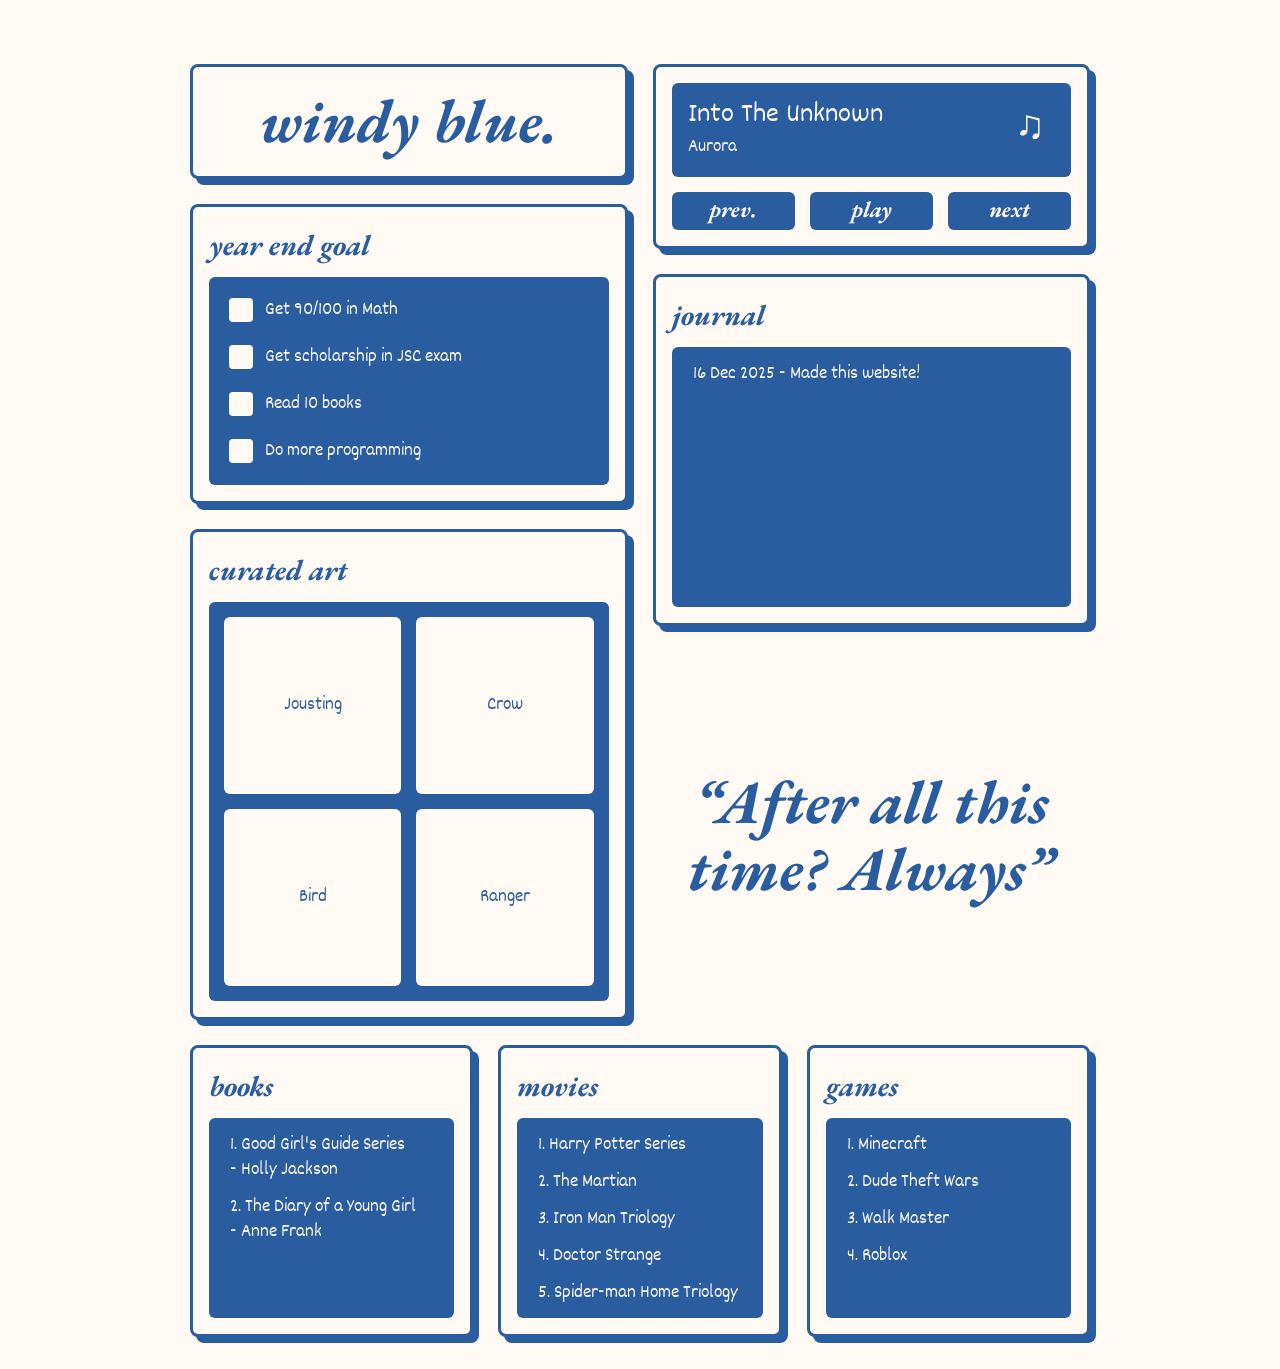
==== index.html @ dbb9cb63 "Created!" ====
<!DOCTYPE html>
<html lang="en">
<head>
    <meta charset="UTF-8">
    <meta name="viewport" content="width=device-width, initial-scale=1.0">
    <title>windy blue.</title>
    
    <!-- Fonts -->
    <link rel="preconnect" href="https://fonts.googleapis.com">
    <link rel="preconnect" href="https://fonts.gstatic.com" crossorigin>
    <link href="https://fonts.googleapis.com/css2?family=Dekko&family=EB+Garamond:ital,wght@1,600;1,700&display=swap" rel="stylesheet">
    <link rel="stylesheet" href="style.css">

</head>
<body>

<div class="container">

    <!-- Top Section -->
    <div class="top-section">
        
        <!-- LEFT COLUMN -->
        <div class="col-left">
            <!-- Header -->
            <div class="card header-box header-card-wrapper">
                <div class="font-header">windy blue.</div>
            </div>

            <!-- Year End Goal -->
            <div class="card goal-card-wrapper">
                <div class="font-title card-header">year end goal</div>
                <div class="inner-box goal-list">
                    <div class="goal-item">
                        <div class="checkbox"></div>
                        <div class="font-body">Get 90/100 in Math</div>
                    </div>
                    <div class="goal-item">
                        <div class="checkbox"></div>
                        <div class="font-body">Get scholarship in JSC exam</div>
                    </div>
                    <div class="goal-item">
                        <div class="checkbox"></div>
                        <div class="font-body">Read 10 books</div>
                    </div>
                    <div class="goal-item">
                        <div class="checkbox"></div>
                        <div class="font-body">Do more programming</div>
                    </div>
                </div>
            </div>

            <!-- Art Section -->
            <div class="card art-card-wrapper">
                <div class="font-title card-header">curated art</div>
                <div class="inner-box art-inner">
                    <div class="art-grid">
                        <div class="art-placeholder" data-full="art/jousting.jpeg">
                            <span class="art-text">Jousting</span>
                        </div>
                        <div class="art-placeholder" data-full="art/crow.jpeg">
                            <span class="art-text">Crow</span>
                        </div>
                        <div class="art-placeholder" data-full="art/bird.jpeg">
                            <span class="art-text">Bird</span>
                        </div>
                        <div class="art-placeholder" data-full="art/ranger.jpeg">
                            <span class="art-text">Ranger</span>
                        </div>
                    </div>
                </div>
            </div>
        </div>

        <!-- RIGHT COLUMN -->
        <div class="col-right">
            <!-- Music Player -->
            <div class="card music-card-wrapper">
                <div class="inner-box">
                    <div class="music-info">
                        <div>
                            <div class="font-song" id="song-title">Into The Unknown</div>
                            <div class="font-body" id="song-artist">Aurora</div>
                        </div>
                        <div class="music-icon">♫</div>
                    </div>
                </div>
                
                <audio id="audio-player" preload="none"></audio>

                <div class="music-controls">
                    <button class="control-btn" id="prev-btn">prev.</button>
                    <button class="control-btn" id="play-btn">play</button>
                    <button class="control-btn" id="next-btn">next</button>
                </div>
            </div>

            <!-- Journal -->
            <div class="card journal-card-wrapper">
                <div class="font-title card-header">journal</div>
                <div class="inner-box journal-box-inner list-content font-body">
                <ul>
                    <li>16 Dec 2025 - Made this website!</li>
                </ul>
            </div>
            </div>

            <!-- Quote -->
            <div class="quote-container">
                <div class="quote-text">
                    “After all this<br>time? Always”
                </div>
            </div>
        </div>
    </div>

    <!-- Bottom Section -->
    <div class="bottom-section">
        <!-- Books -->
        <div class="card books-card-wrapper">
            <div class="font-title card-header">books</div>
            <div class="inner-box list-box-inner list-content font-body">
                <ul>
                    <li>1. Good Girl's Guide Series<br>- Holly Jackson</li>
                    <li>2. The Diary of a Young Girl<br>- Anne Frank</li>
                </ul>
            </div>
        </div>

        <!-- Movies -->
        <div class="card movies-card-wrapper">
            <div class="font-title card-header">movies</div>
            <div class="inner-box list-box-inner list-content font-body">
                <ul>
                    <li>1. Harry Potter Series</li>
                    <li>2. The Martian</li>
                    <li>3. Iron Man Triology</li>
                    <li>4. Doctor Strange</li>
                    <li>5. Spider-man Home Triology</li>
                    <li>6. Superman</li>
                    <li>7. The Fantastic Four: First Steps</li>
                </ul>
            </div>
        </div>

        <!-- Games -->
        <div class="card games-card-wrapper">
            <div class="font-title card-header">games</div>
            <div class="inner-box list-box-inner list-content font-body">
                <ul>
                    <li>1. Minecraft</li>
                    <li>2. Dude Theft Wars</li>
                    <li>3. Walk Master</li>
                    <li>4. Roblox</li>
                </ul>
            </div>
        </div>
    </div>

</div>

<!-- Lightbox Modal -->
<div id="lightbox">
    <div id="lightbox-close-icon">X</div>
    <img id="lightbox-img" src="" alt="Full Res">
</div>

<script src="script.js"></script>
</body>
</html>
---- style.css ----
:root {
    --blue: #2a5ca0;
    --cream: #fffbf4;
    --shadow-offset: 6px;
    --border-width: 3px;
    
    /* Radius */
    --radius-outer: 8px;
    --radius-inner: 6px; 
    
    --gap-col: 25px;
    --gap-row: 25px;
    
    /* Typography Scaling */
    --fs-header: 3.8rem;   
    --fs-title: 1.8rem;    
    --fs-btn: 1.4rem;      
    --fs-body: 1.2rem;     
}
* {
    box-sizing: border-box;
    margin: 0;
    padding: 0;
}
body {
    background-color: var(--cream);
    color: var(--blue);
    font-family: 'Dekko', cursive;
    padding: 4rem 2rem 2rem 2rem;
    min-height: 100vh;
    display: flex;
    justify-content: center;
}
/* --- Global Layout --- */
.container {
    width: 100%;
    max-width: 900px;
    display: flex;
    flex-direction: column;
    gap: var(--gap-row);
}
/* Generic Card Styling */
.card {
    background: var(--cream);
    border: var(--border-width) solid var(--blue);
    box-shadow: var(--shadow-offset) var(--shadow-offset) 0 var(--blue);
    border-radius: var(--radius-outer);
    padding: 1rem;
    display: flex;
    flex-direction: column;
    position: relative;
}
.card-header {
    margin-top: 0.2rem;
    margin-bottom: 0.8rem;
    flex-shrink: 0;
}
/* Inner Blue Box Styling (Base) */
.inner-box {
    background-color: var(--blue);
    color: var(--cream);
    border-radius: var(--radius-inner);
    padding: 1rem;
    flex-grow: 1;
    overflow-y: auto; 
    /* Hide Scrollbar */
    scrollbar-width: none; 
    -ms-overflow-style: none; 
}
.inner-box::-webkit-scrollbar { display: none; }
/* Typography Classes */
.font-header {
    font-family: 'EB Garamond', serif;
    font-weight: 700;
    font-style: italic;
    font-size: var(--fs-header);
    line-height: 1;
}
.font-title {
    font-family: 'EB Garamond', serif;
    font-weight: 700;
    font-style: italic;
    font-size: var(--fs-title);
}
.font-song {
    font-family: 'Dekko', cursive;
    font-size: var(--fs-title);
    line-height: 1.2;
}
.font-body {
    font-family: 'Dekko', cursive;
    font-size: var(--fs-body);
}
/* --- Layout Sections --- */
.top-section {
    display: flex;
    gap: var(--gap-col);
    width: 100%;
}
.col-left, .col-right {
    flex: 1;
    display: flex;
    flex-direction: column;
    gap: var(--gap-row);
}
/* --- Header & Quote --- */
.header-box {
    display: flex;
    align-items: center;
    justify-content: center;
    padding: 1.5rem 0;
}
.quote-container {
    flex-grow: 1;
    display: flex;
    align-items: center;
    justify-content: center;
    padding: 2rem;
    text-align: center;
    min-height: 150px;
}
.quote-text {
    font-family: 'EB Garamond', serif;
    font-weight: 700;
    font-style: italic;
    font-size: var(--fs-header);
    line-height: 1.1;
}
/* --- Components --- */
/* Music Player */
.music-info {
    display: flex;
    justify-content: space-between;
    align-items: center;
}
.music-icon {
    font-size: 2.5rem;
    padding-right: 10px;
}
.music-controls {
    display: flex;
    justify-content: space-between;
    gap: 15px;
    margin-top: 15px;
}
.control-btn {
    flex: 1;
    background-color: var(--blue);
    color: var(--cream);
    border: none;
    font-family: 'EB Garamond', serif;
    font-weight: 700;
    font-style: italic;
    font-size: var(--fs-btn);
    padding: 6px 0 10px 0;
    border-radius: var(--radius-inner);
    cursor: pointer;
    text-align: center;
    line-height: 1;
    /* Prevent text selection which can feel sticky on buttons */
    user-select: none; 
}
.control-btn:hover { opacity: 0.9; }
.control-btn:active { transform: translateY(2px); }
/* Goals Checklist (STATIC) */
.goal-list { display: flex; flex-direction: column; gap: 12px; }
.goal-item { 
    display: flex; align-items: center; gap: 12px; padding: 4px; border-radius: 4px;
}
.checkbox {
    width: 24px; height: 24px; background: var(--cream); border-radius: 4px;
    display: flex; align-items: center; justify-content: center; flex-shrink: 0; position: relative;
}
.checkbox::after {
    content: ''; position: absolute; display: none; width: 5px; height: 10px;
    border: solid var(--blue); border-width: 0 3px 3px 0; transform: rotate(45deg); margin-bottom: 2px; 
}
.checked .checkbox::after { display: block; }
/* --- ART SECTION --- */
.art-inner {
    background-color: var(--blue);
    padding: 15px; 
    overflow: hidden; /* No scroll here, grid handles it */
}
.art-grid {
    display: grid;
    grid-template-columns: 1fr 1fr;
    grid-template-rows: 1fr 1fr;
    gap: 15px;
}
.art-placeholder {
    width: 100%;
    aspect-ratio: 1 / 1; 
    background-color: var(--cream);
    border-radius: var(--radius-inner);
    cursor: pointer;
    display: flex;
    align-items: center;
    justify-content: center;
    text-align: center;
    transition: opacity 0.2s;
}
.art-placeholder:hover { transform: rotate(2deg); }
.art-text {
    color: var(--blue);
    font-family: 'Dekko', cursive;
    font-size: var(--fs-body);
    pointer-events: none;
}
/* --- SCROLLABLE LISTS --- */
.journal-box-inner { height: 260px; overflow-y: auto; }
.list-box-inner { height: 200px; overflow-y: auto; }
.list-content ul { list-style: none; padding-left: 5px; }
.list-content li { margin-bottom: 12px; line-height: 1.3; }
/* --- Bottom Section Grid --- */
.bottom-section {
    display: grid;
    grid-template-columns: 1fr 1fr 1fr;
    gap: var(--gap-col);
}
/* --- Lightbox --- */
#lightbox {
    display: none; position: fixed; top: 0; left: 0; width: 100%; height: 100%;
    background: rgba(255, 251, 244, 0.95); z-index: 2000;
    justify-content: center; align-items: center; flex-direction: column;
}
#lightbox img {
    max-width: 90vw; max-height: 80vh;
    border: 5px solid var(--blue); border-radius: var(--radius-outer);
    box-shadow: 0 0 20px rgba(42, 92, 160, 0.2);
}
#lightbox-close-icon {
    position: absolute; top: 20px; right: 30px; color: var(--blue);
    font-family: 'EB Garamond', serif; font-style: italic; font-weight: bold; font-size: 3rem;
    cursor: pointer; user-select: none;
}
#lightbox-close-icon:hover { opacity: 0.8; }
/* --- Responsive Logic --- */
@media (max-width: 768px) {
    body { padding: 1.5rem 1rem; }
    .top-section { flex-direction: column; gap: var(--gap-row); }
    .bottom-section { display: flex; flex-direction: column; gap: var(--gap-row); }
    
    .col-left, .col-right { display: contents; }
    .header-card-wrapper { order: 1; }
    .music-card-wrapper  { order: 2; }
    .goal-card-wrapper   { order: 3; }
    .journal-card-wrapper{ order: 4; }
    .art-card-wrapper    { order: 5; }
    .quote-container     { order: 6; padding: 1rem 0; min-height: auto; }
    .books-card-wrapper  { order: 7; }
    .movies-card-wrapper { order: 8; }
    .games-card-wrapper  { order: 9; }
}
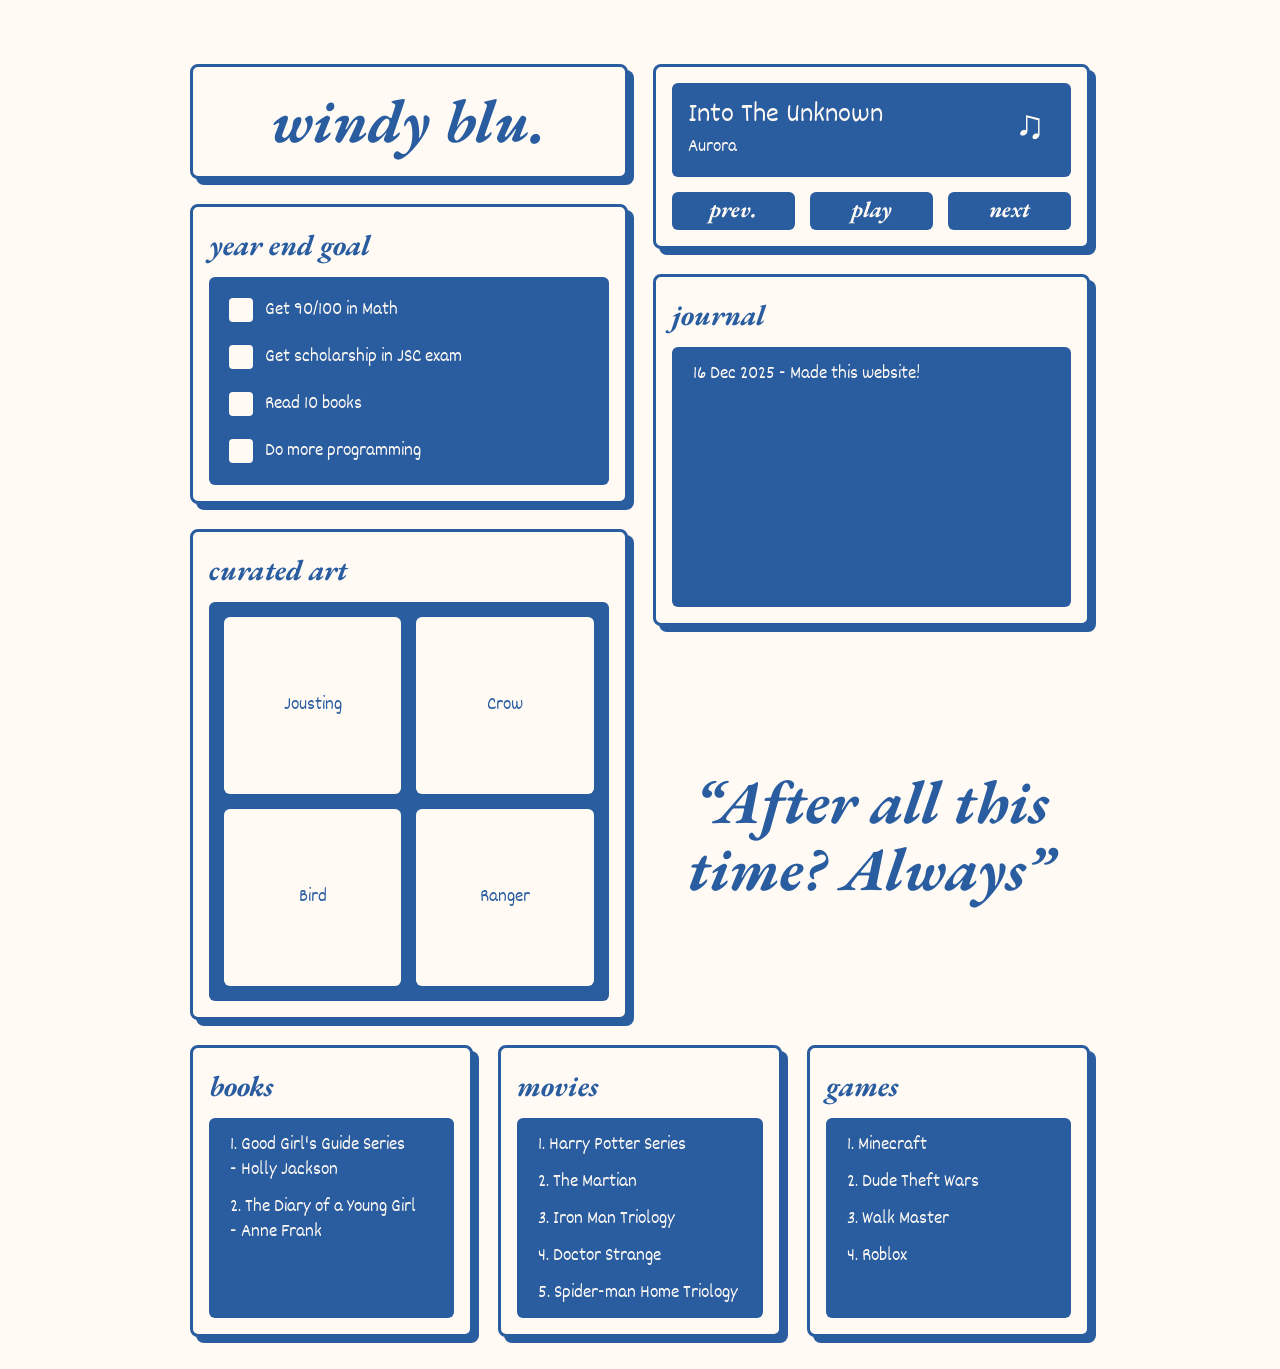
==== commit e4529f81: "Update index.html" ====
--- a/index.html
+++ b/index.html
@@ -3,13 +3,14 @@
 <head>
     <meta charset="UTF-8">
     <meta name="viewport" content="width=device-width, initial-scale=1.0">
-    <title>windy blue.</title>
+    <title>windy blu.</title>
     
     <!-- Fonts -->
     <link rel="preconnect" href="https://fonts.googleapis.com">
     <link rel="preconnect" href="https://fonts.gstatic.com" crossorigin>
     <link href="https://fonts.googleapis.com/css2?family=Dekko&family=EB+Garamond:ital,wght@1,600;1,700&display=swap" rel="stylesheet">
     <link rel="stylesheet" href="style.css">
+    <link rel="icon" type="image/x-icon" href="windyblu.png">
 
 </head>
 <body>
@@ -23,7 +24,7 @@
         <div class="col-left">
             <!-- Header -->
             <div class="card header-box header-card-wrapper">
-                <div class="font-header">windy blue.</div>
+                <div class="font-header">windy blu.</div>
             </div>
 
             <!-- Year End Goal -->
@@ -166,4 +167,4 @@
 
 <script src="script.js"></script>
 </body>
-</html>+</html>
--- a/style.css
+++ b/style.css
@@ -237,6 +237,7 @@
 #lightbox-close-icon:hover { opacity: 0.8; }
 /* --- Responsive Logic --- */
 @media (max-width: 768px) {
+    html { font-size: 90%; }
     body { padding: 1.5rem 1rem; }
     .top-section { flex-direction: column; gap: var(--gap-row); }
     .bottom-section { display: flex; flex-direction: column; gap: var(--gap-row); }
@@ -251,4 +252,4 @@
     .books-card-wrapper  { order: 7; }
     .movies-card-wrapper { order: 8; }
     .games-card-wrapper  { order: 9; }
-}+}
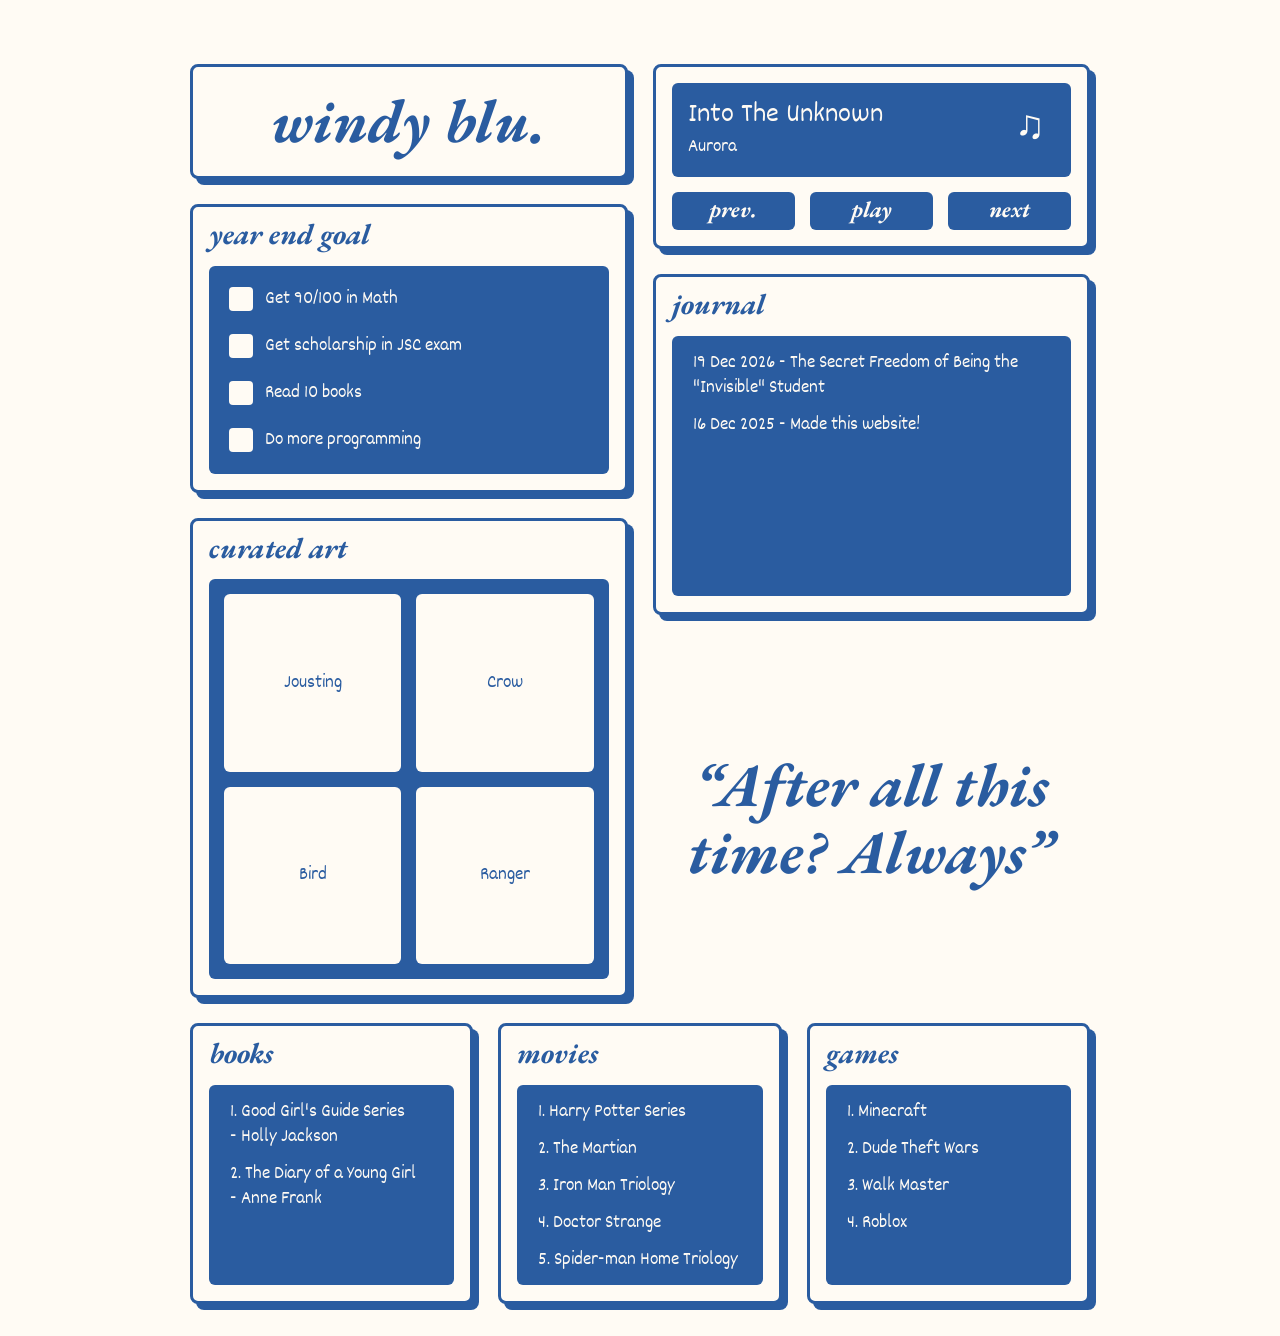
==== commit 3d4f306d: "Update index.html" ====
--- a/index.html
+++ b/index.html
@@ -100,6 +100,7 @@
                 <div class="font-title card-header">journal</div>
                 <div class="inner-box journal-box-inner list-content font-body">
                 <ul>
+                    <li><a href="magazine.html">19 Dec 2026 - The Secret Freedom of Being the "Invisible" Student</a></li>
                     <li>16 Dec 2025 - Made this website!</li>
                 </ul>
             </div>
--- a/style.css
+++ b/style.css
@@ -51,7 +51,7 @@
     position: relative;
 }
 .card-header {
-    margin-top: 0.2rem;
+    margin-top: -0.5rem;
     margin-bottom: 0.8rem;
     flex-shrink: 0;
 }
@@ -126,6 +126,14 @@
     font-size: var(--fs-header);
     line-height: 1.1;
 }
+a {
+    color: inherit;
+    text-decoration: none;
+}
+a:hover {
+    text-decoration: underline;
+    text-underline-offset: 3px;
+}
 /* --- Components --- */
 /* Music Player */
 .music-info {
